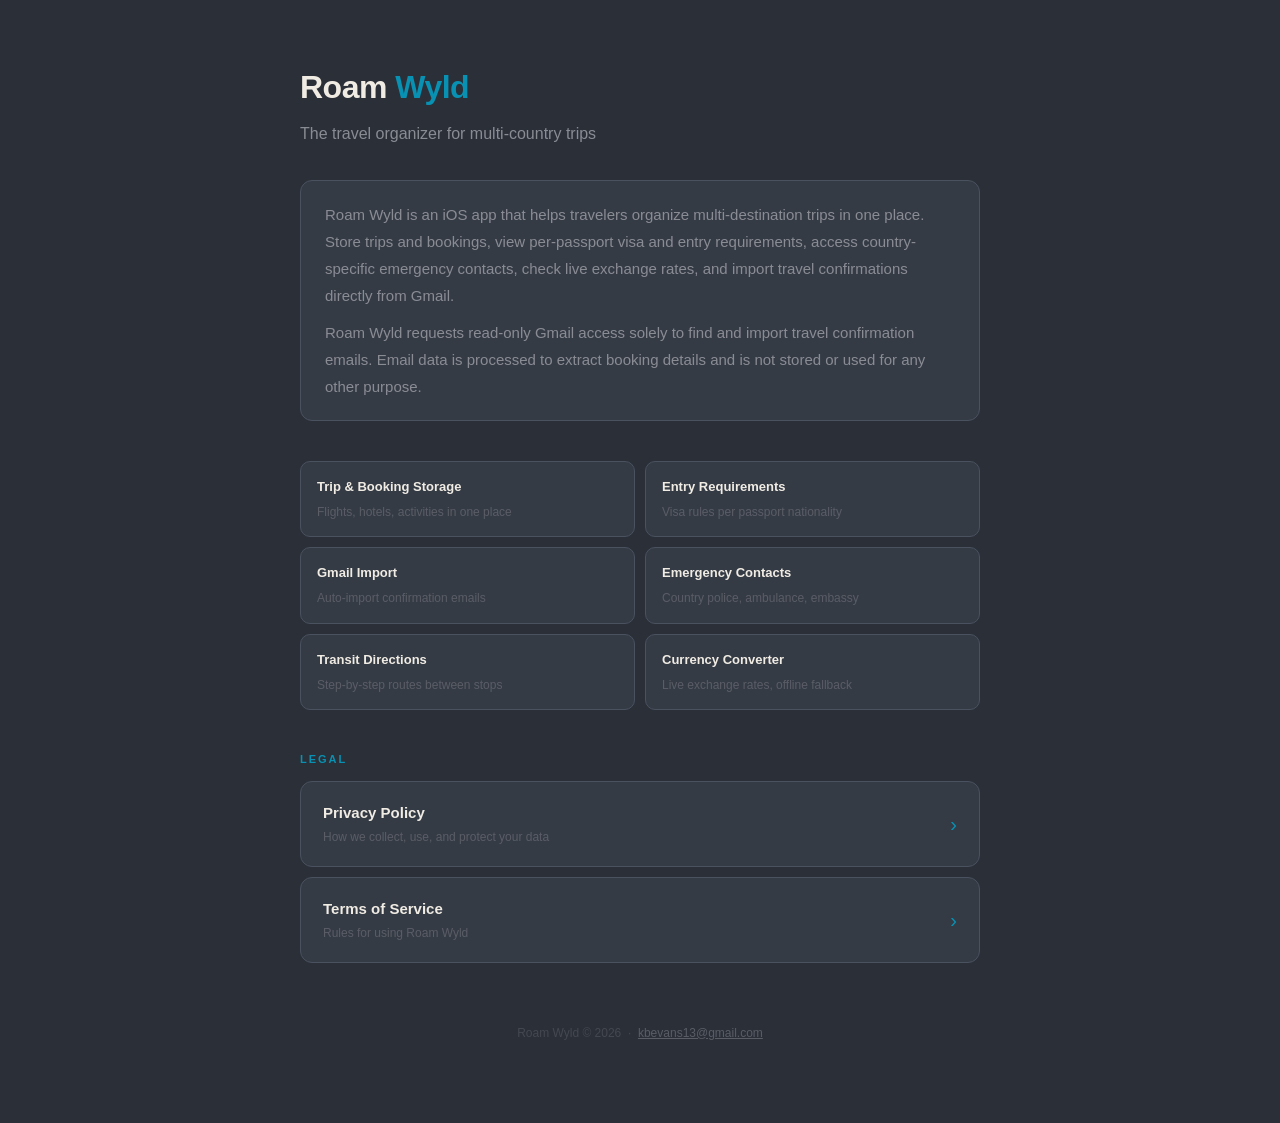
==== index.html @ 5f809a66 "Expand index.html: add app description, features, Gmail purpose statement" ====
<!DOCTYPE html>
<html lang="en">
<head>
  <meta charset="UTF-8">
  <meta name="viewport" content="width=device-width, initial-scale=1.0">
  <title>Roam Wyld</title>
  <meta name="description" content="Roam Wyld is a travel organization app for multi-country trips. Store trips, track bookings, view entry requirements, access emergency contacts, and import travel confirmations from email.">
  <style>
    *, *::before, *::after { box-sizing: border-box; margin: 0; padding: 0; }
    body {
      font-family: -apple-system, BlinkMacSystemFont, 'Segoe UI', Roboto, sans-serif;
      background: #2a2f38;
      color: #f0ece4;
      line-height: 1.7;
      padding: 0 16px 80px;
    }
    .container { max-width: 680px; margin: 0 auto; padding-top: 60px; }
    .wordmark { font-size: 32px; font-weight: 800; color: #f0ece4; letter-spacing: -0.5px; margin-bottom: 6px; }
    .wordmark span { color: #0891b2; }
    .tagline { font-size: 16px; color: #8a8c94; margin-bottom: 32px; }
    .description {
      font-size: 15px; color: #8a8c94; line-height: 1.8;
      background: #353b45; border: 1px solid #4a5260; border-radius: 12px;
      padding: 20px 24px; margin-bottom: 40px;
    }
    .description p { margin-bottom: 10px; }
    .description p:last-child { margin-bottom: 0; }
    .features { display: grid; grid-template-columns: 1fr 1fr; gap: 10px; margin-bottom: 40px; }
    .feature {
      background: #353b45; border: 1px solid #4a5260; border-radius: 10px;
      padding: 14px 16px;
    }
    .feature-title { font-size: 13px; font-weight: 700; color: #f0ece4; margin-bottom: 4px; }
    .feature-sub { font-size: 12px; color: #5a5d66; }
    h2 { font-size: 11px; font-weight: 700; color: #0891b2; text-transform: uppercase; letter-spacing: 2px; margin-bottom: 12px; }
    .links { display: flex; flex-direction: column; gap: 10px; }
    .link-card {
      background: #353b45; border: 1px solid #4a5260; border-radius: 12px;
      padding: 18px 22px; text-decoration: none;
      display: flex; justify-content: space-between; align-items: center;
    }
    .link-card:hover { border-color: #0891b2; }
    .link-title { font-size: 15px; font-weight: 600; color: #f0ece4; }
    .link-sub { font-size: 12px; color: #5a5d66; margin-top: 2px; }
    .arrow { font-size: 20px; color: #0891b2; }
    footer { margin-top: 60px; font-size: 12px; color: #454850; text-align: center; }
  </style>
</head>
<body>
  <div class="container">
    <div class="wordmark">Roam <span>Wyld</span></div>
    <p class="tagline">The travel organizer for multi-country trips</p>

    <div class="description">
      <p>Roam Wyld is an iOS app that helps travelers organize multi-destination trips in one place. Store trips and bookings, view per-passport visa and entry requirements, access country-specific emergency contacts, check live exchange rates, and import travel confirmations directly from Gmail.</p>
      <p>Roam Wyld requests read-only Gmail access solely to find and import travel confirmation emails. Email data is processed to extract booking details and is not stored or used for any other purpose.</p>
    </div>

    <div class="features">
      <div class="feature">
        <div class="feature-title">Trip & Booking Storage</div>
        <div class="feature-sub">Flights, hotels, activities in one place</div>
      </div>
      <div class="feature">
        <div class="feature-title">Entry Requirements</div>
        <div class="feature-sub">Visa rules per passport nationality</div>
      </div>
      <div class="feature">
        <div class="feature-title">Gmail Import</div>
        <div class="feature-sub">Auto-import confirmation emails</div>
      </div>
      <div class="feature">
        <div class="feature-title">Emergency Contacts</div>
        <div class="feature-sub">Country police, ambulance, embassy</div>
      </div>
      <div class="feature">
        <div class="feature-title">Transit Directions</div>
        <div class="feature-sub">Step-by-step routes between stops</div>
      </div>
      <div class="feature">
        <div class="feature-title">Currency Converter</div>
        <div class="feature-sub">Live exchange rates, offline fallback</div>
      </div>
    </div>

    <h2>Legal</h2>
    <div class="links">
      <a href="privacy.html" class="link-card">
        <div>
          <div class="link-title">Privacy Policy</div>
          <div class="link-sub">How we collect, use, and protect your data</div>
        </div>
        <span class="arrow">›</span>
      </a>
      <a href="terms.html" class="link-card">
        <div>
          <div class="link-title">Terms of Service</div>
          <div class="link-sub">Rules for using Roam Wyld</div>
        </div>
        <span class="arrow">›</span>
      </a>
    </div>

    <footer>Roam Wyld &copy; 2026 &nbsp;·&nbsp; <a href="mailto:kbevans13@gmail.com" style="color:#5a5d66;">kbevans13@gmail.com</a></footer>
  </div>
</body>
</html>
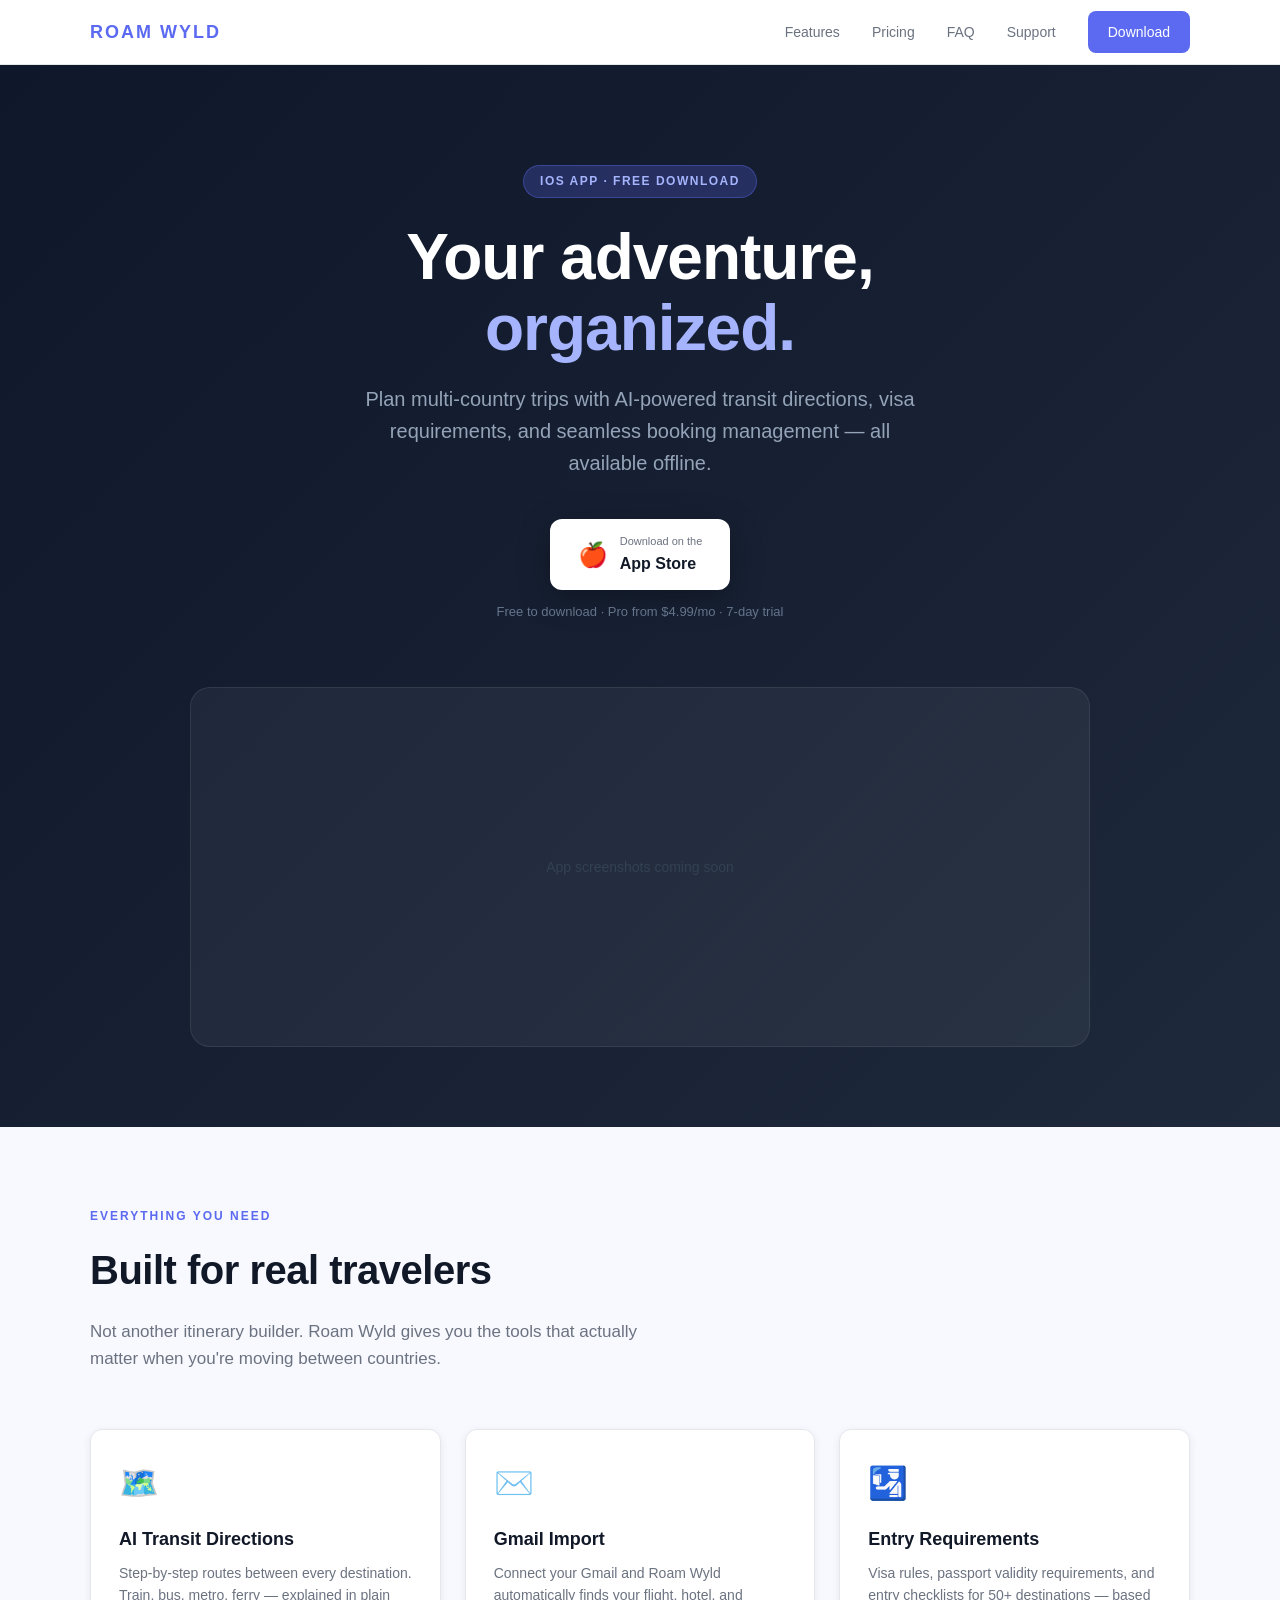
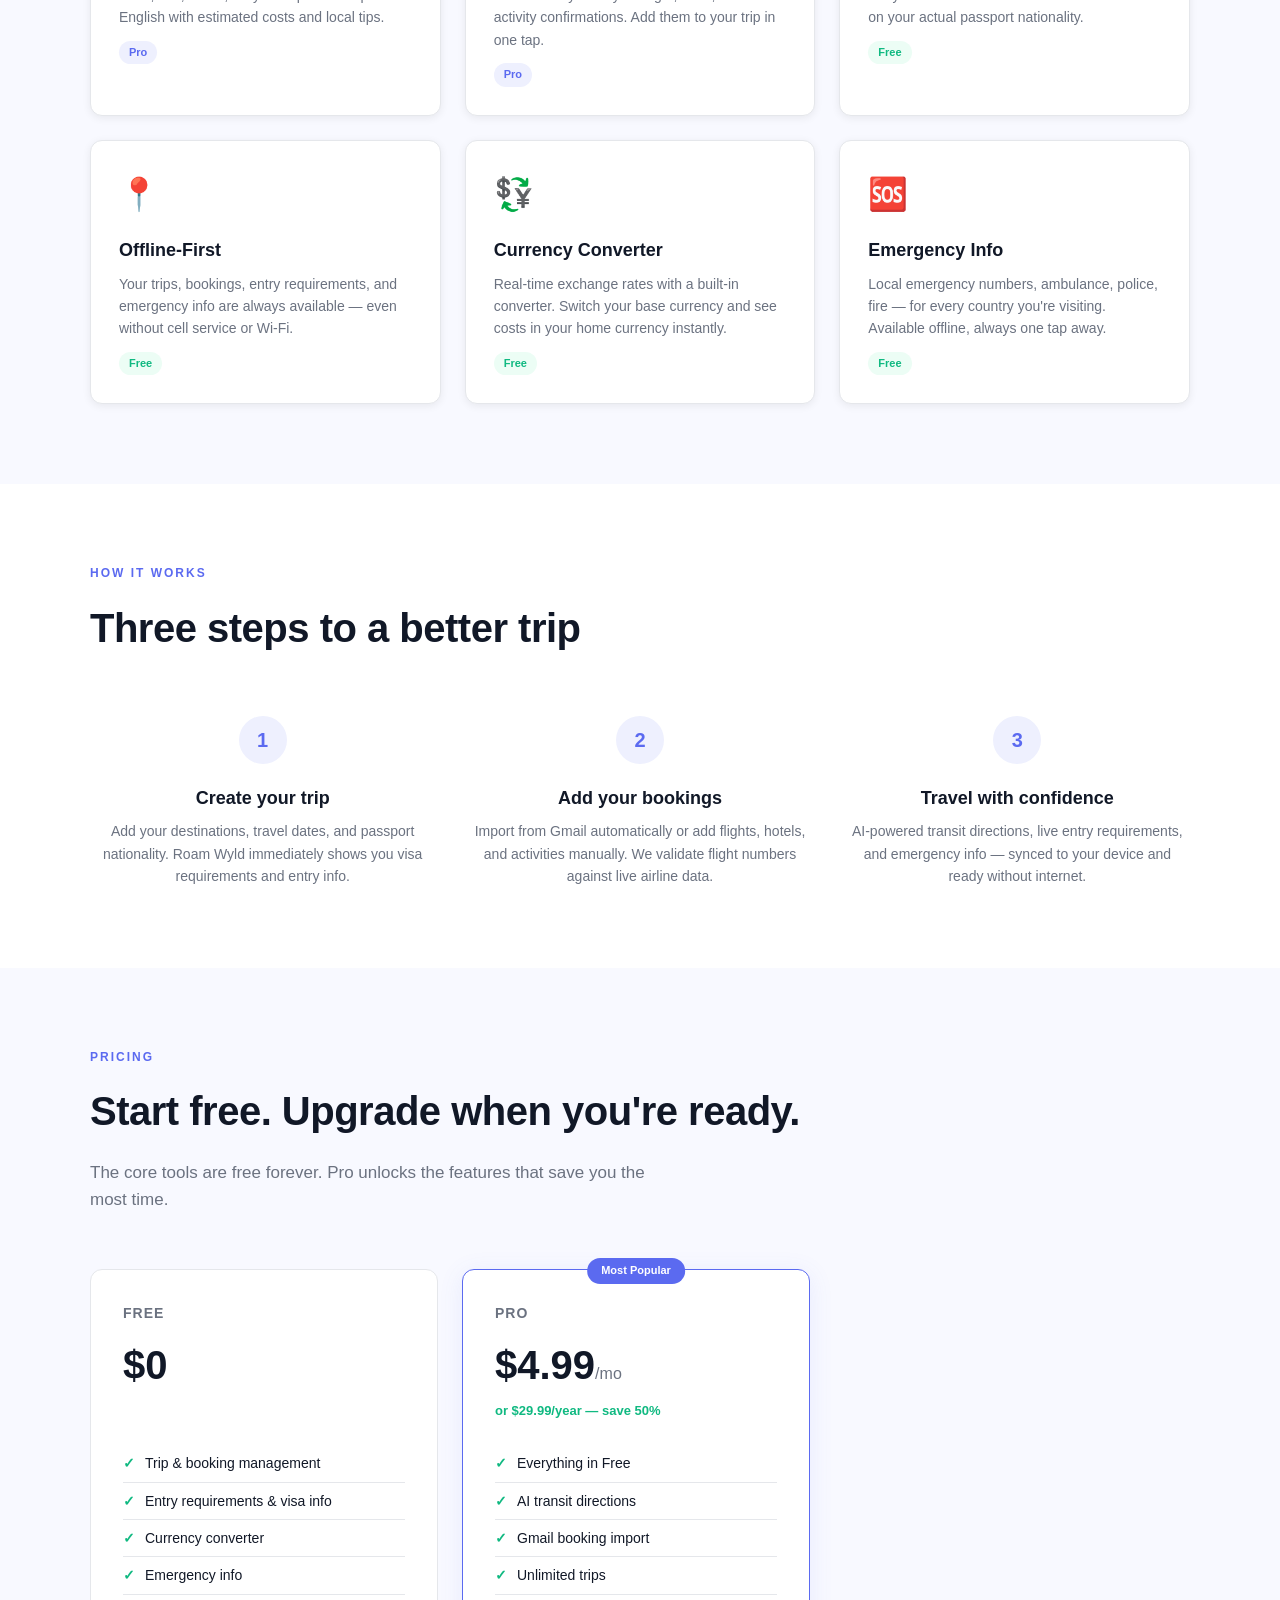
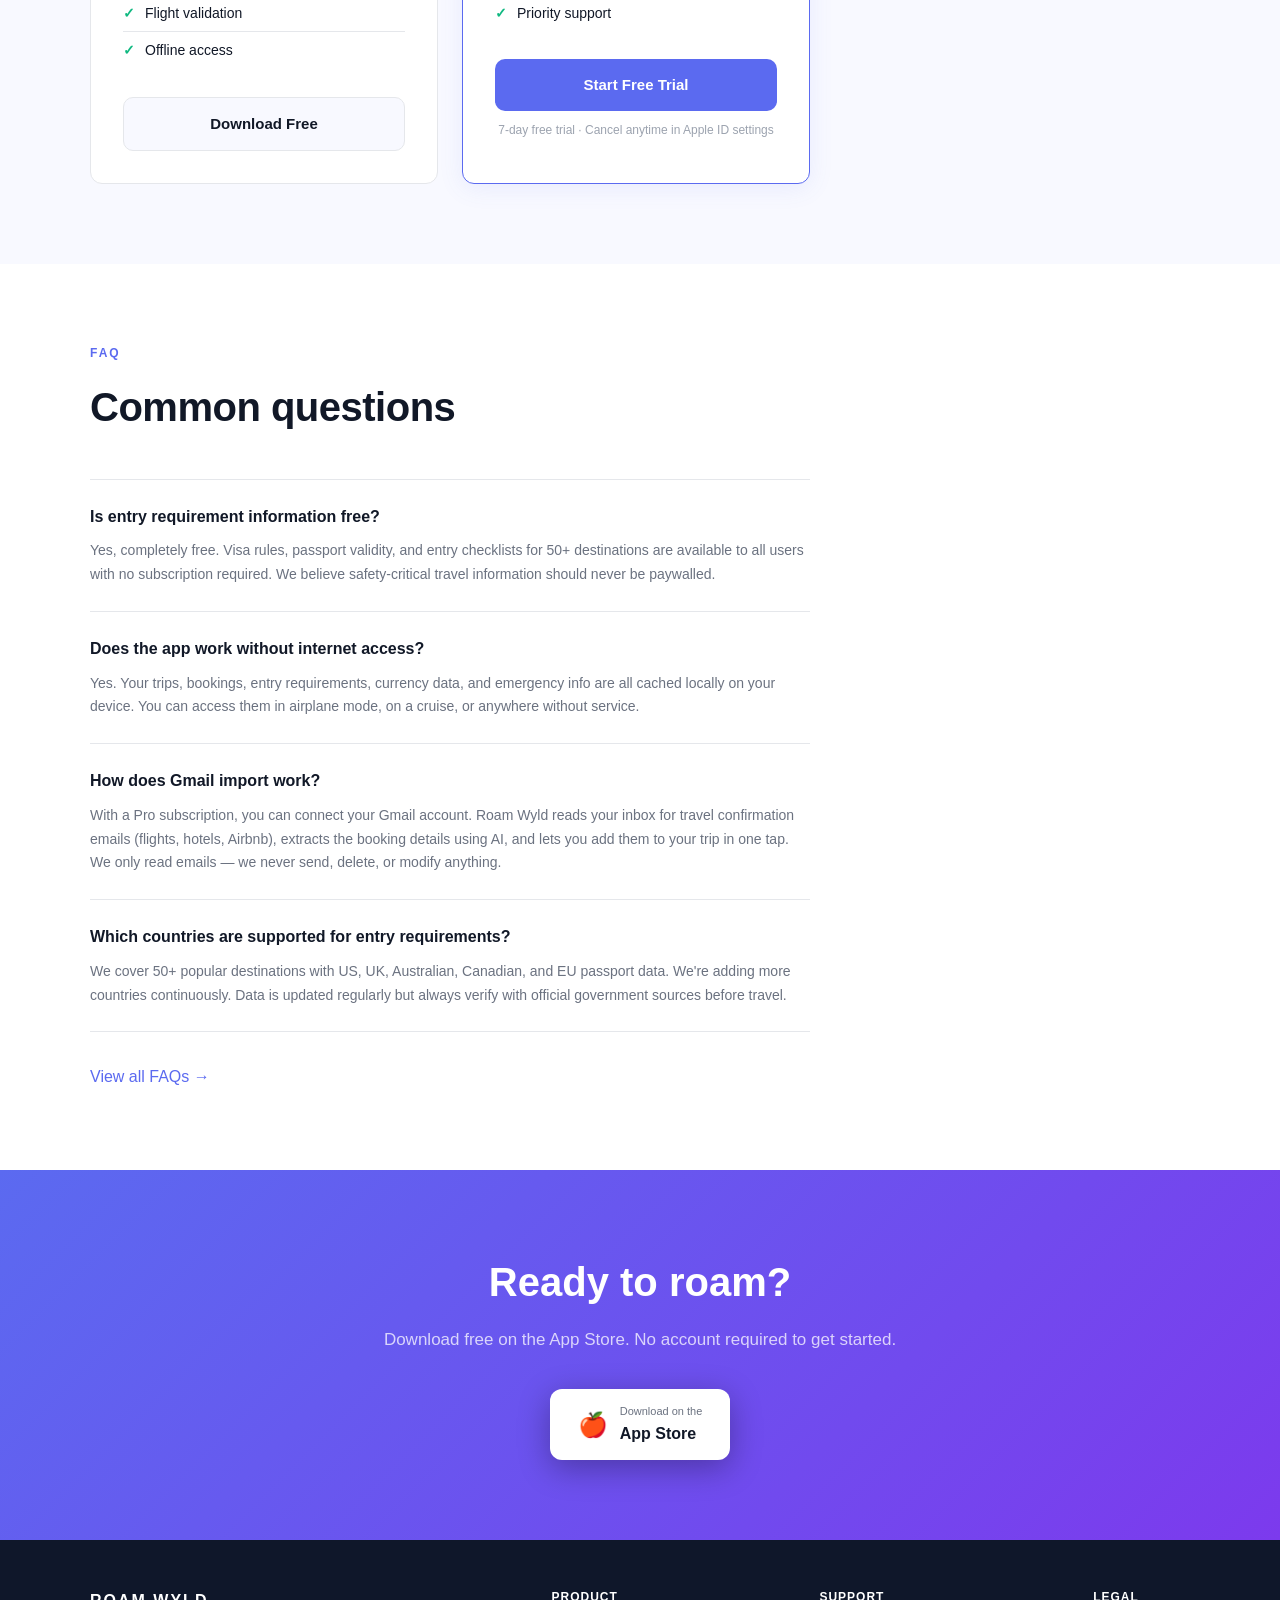
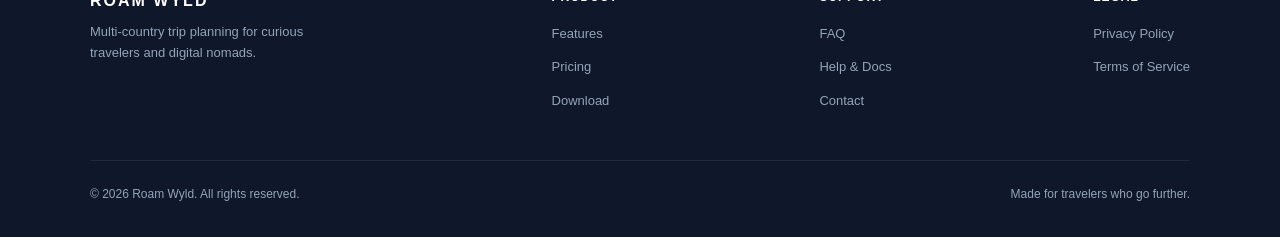
==== commit e8c6ba0e: "Add files via upload" ====
--- a/index.html
+++ b/index.html
@@ -1,107 +1,241 @@
 <!DOCTYPE html>
 <html lang="en">
 <head>
-  <meta charset="UTF-8">
-  <meta name="viewport" content="width=device-width, initial-scale=1.0">
-  <title>Roam Wyld</title>
-  <meta name="description" content="Roam Wyld is a travel organization app for multi-country trips. Store trips, track bookings, view entry requirements, access emergency contacts, and import travel confirmations from email.">
-  <style>
-    *, *::before, *::after { box-sizing: border-box; margin: 0; padding: 0; }
-    body {
-      font-family: -apple-system, BlinkMacSystemFont, 'Segoe UI', Roboto, sans-serif;
-      background: #2a2f38;
-      color: #f0ece4;
-      line-height: 1.7;
-      padding: 0 16px 80px;
-    }
-    .container { max-width: 680px; margin: 0 auto; padding-top: 60px; }
-    .wordmark { font-size: 32px; font-weight: 800; color: #f0ece4; letter-spacing: -0.5px; margin-bottom: 6px; }
-    .wordmark span { color: #0891b2; }
-    .tagline { font-size: 16px; color: #8a8c94; margin-bottom: 32px; }
-    .description {
-      font-size: 15px; color: #8a8c94; line-height: 1.8;
-      background: #353b45; border: 1px solid #4a5260; border-radius: 12px;
-      padding: 20px 24px; margin-bottom: 40px;
-    }
-    .description p { margin-bottom: 10px; }
-    .description p:last-child { margin-bottom: 0; }
-    .features { display: grid; grid-template-columns: 1fr 1fr; gap: 10px; margin-bottom: 40px; }
-    .feature {
-      background: #353b45; border: 1px solid #4a5260; border-radius: 10px;
-      padding: 14px 16px;
-    }
-    .feature-title { font-size: 13px; font-weight: 700; color: #f0ece4; margin-bottom: 4px; }
-    .feature-sub { font-size: 12px; color: #5a5d66; }
-    h2 { font-size: 11px; font-weight: 700; color: #0891b2; text-transform: uppercase; letter-spacing: 2px; margin-bottom: 12px; }
-    .links { display: flex; flex-direction: column; gap: 10px; }
-    .link-card {
-      background: #353b45; border: 1px solid #4a5260; border-radius: 12px;
-      padding: 18px 22px; text-decoration: none;
-      display: flex; justify-content: space-between; align-items: center;
-    }
-    .link-card:hover { border-color: #0891b2; }
-    .link-title { font-size: 15px; font-weight: 600; color: #f0ece4; }
-    .link-sub { font-size: 12px; color: #5a5d66; margin-top: 2px; }
-    .arrow { font-size: 20px; color: #0891b2; }
-    footer { margin-top: 60px; font-size: 12px; color: #454850; text-align: center; }
-  </style>
+  <meta charset="UTF-8" />
+  <meta name="viewport" content="width=device-width, initial-scale=1.0" />
+  <title>Roam Wyld — Your Adventure, Organized</title>
+  <meta name="description" content="Plan multi-country trips with AI-powered transit directions, visa requirements, Gmail booking import, and offline-first travel tools." />
+  <meta property="og:title" content="Roam Wyld — Your Adventure, Organized" />
+  <meta property="og:description" content="AI transit directions, visa requirements, Gmail import, and offline maps. Everything you need for your next adventure." />
+  <meta property="og:type" content="website" />
+  <meta property="og:url" content="https://roamwyld.app" />
+  <link rel="stylesheet" href="style.css" />
 </head>
 <body>
-  <div class="container">
-    <div class="wordmark">Roam <span>Wyld</span></div>
-    <p class="tagline">The travel organizer for multi-country trips</p>
-
-    <div class="description">
-      <p>Roam Wyld is an iOS app that helps travelers organize multi-destination trips in one place. Store trips and bookings, view per-passport visa and entry requirements, access country-specific emergency contacts, check live exchange rates, and import travel confirmations directly from Gmail.</p>
-      <p>Roam Wyld requests read-only Gmail access solely to find and import travel confirmation emails. Email data is processed to extract booking details and is not stored or used for any other purpose.</p>
-    </div>
-
-    <div class="features">
-      <div class="feature">
-        <div class="feature-title">Trip & Booking Storage</div>
-        <div class="feature-sub">Flights, hotels, activities in one place</div>
-      </div>
-      <div class="feature">
-        <div class="feature-title">Entry Requirements</div>
-        <div class="feature-sub">Visa rules per passport nationality</div>
-      </div>
-      <div class="feature">
-        <div class="feature-title">Gmail Import</div>
-        <div class="feature-sub">Auto-import confirmation emails</div>
-      </div>
-      <div class="feature">
-        <div class="feature-title">Emergency Contacts</div>
-        <div class="feature-sub">Country police, ambulance, embassy</div>
-      </div>
-      <div class="feature">
-        <div class="feature-title">Transit Directions</div>
-        <div class="feature-sub">Step-by-step routes between stops</div>
-      </div>
-      <div class="feature">
-        <div class="feature-title">Currency Converter</div>
-        <div class="feature-sub">Live exchange rates, offline fallback</div>
-      </div>
-    </div>
-
-    <h2>Legal</h2>
-    <div class="links">
-      <a href="privacy.html" class="link-card">
-        <div>
-          <div class="link-title">Privacy Policy</div>
-          <div class="link-sub">How we collect, use, and protect your data</div>
-        </div>
-        <span class="arrow">›</span>
-      </a>
-      <a href="terms.html" class="link-card">
-        <div>
-          <div class="link-title">Terms of Service</div>
-          <div class="link-sub">Rules for using Roam Wyld</div>
-        </div>
-        <span class="arrow">›</span>
-      </a>
-    </div>
-
-    <footer>Roam Wyld &copy; 2026 &nbsp;·&nbsp; <a href="mailto:kbevans13@gmail.com" style="color:#5a5d66;">kbevans13@gmail.com</a></footer>
-  </div>
+
+<nav>
+  <div class="nav-inner">
+    <a href="/" class="nav-logo">ROAM WYLD</a>
+    <div class="nav-links">
+      <a href="#features" class="nav-link-hide">Features</a>
+      <a href="#pricing" class="nav-link-hide">Pricing</a>
+      <a href="faq.html" class="nav-link-hide">FAQ</a>
+      <a href="support.html" class="nav-link-hide">Support</a>
+      <a href="#download" class="nav-cta">Download</a>
+    </div>
+  </div>
+</nav>
+
+<!-- HERO -->
+<section class="hero">
+  <div class="hero-badge">iOS App · Free Download</div>
+  <h1>Your adventure,<br><span>organized.</span></h1>
+  <p>Plan multi-country trips with AI-powered transit directions, visa requirements, and seamless booking management — all available offline.</p>
+  <div class="hero-actions">
+    <a href="#download" class="btn-appstore" id="download">
+      <span class="btn-appstore-icon">🍎</span>
+      <span class="btn-appstore-text">
+        <span class="btn-appstore-sub">Download on the</span>
+        App Store
+      </span>
+    </a>
+    <span class="hero-meta">Free to download · Pro from $4.99/mo · 7-day trial</span>
+  </div>
+  <div class="hero-screenshot">
+    <span class="hero-screenshot-placeholder">App screenshots coming soon</span>
+  </div>
+</section>
+
+<!-- FEATURES -->
+<section class="features-bg" id="features">
+  <div class="section-inner">
+    <p class="section-label">Everything you need</p>
+    <h2 class="section-title">Built for real travelers</h2>
+    <p class="section-sub">Not another itinerary builder. Roam Wyld gives you the tools that actually matter when you're moving between countries.</p>
+
+    <div class="features-grid">
+      <div class="feature-card">
+        <span class="feature-icon">🗺️</span>
+        <h3>AI Transit Directions</h3>
+        <p>Step-by-step routes between every destination. Train, bus, metro, ferry — explained in plain English with estimated costs and local tips.</p>
+        <span class="feature-badge badge-pro">Pro</span>
+      </div>
+      <div class="feature-card">
+        <span class="feature-icon">✉️</span>
+        <h3>Gmail Import</h3>
+        <p>Connect your Gmail and Roam Wyld automatically finds your flight, hotel, and activity confirmations. Add them to your trip in one tap.</p>
+        <span class="feature-badge badge-pro">Pro</span>
+      </div>
+      <div class="feature-card">
+        <span class="feature-icon">🛂</span>
+        <h3>Entry Requirements</h3>
+        <p>Visa rules, passport validity requirements, and entry checklists for 50+ destinations — based on your actual passport nationality.</p>
+        <span class="feature-badge badge-free">Free</span>
+      </div>
+      <div class="feature-card">
+        <span class="feature-icon">📍</span>
+        <h3>Offline-First</h3>
+        <p>Your trips, bookings, entry requirements, and emergency info are always available — even without cell service or Wi-Fi.</p>
+        <span class="feature-badge badge-free">Free</span>
+      </div>
+      <div class="feature-card">
+        <span class="feature-icon">💱</span>
+        <h3>Currency Converter</h3>
+        <p>Real-time exchange rates with a built-in converter. Switch your base currency and see costs in your home currency instantly.</p>
+        <span class="feature-badge badge-free">Free</span>
+      </div>
+      <div class="feature-card">
+        <span class="feature-icon">🆘</span>
+        <h3>Emergency Info</h3>
+        <p>Local emergency numbers, ambulance, police, fire — for every country you're visiting. Available offline, always one tap away.</p>
+        <span class="feature-badge badge-free">Free</span>
+      </div>
+    </div>
+  </div>
+</section>
+
+<!-- HOW IT WORKS -->
+<section>
+  <div class="section-inner">
+    <p class="section-label">How it works</p>
+    <h2 class="section-title">Three steps to a better trip</h2>
+    <div class="steps">
+      <div class="step">
+        <div class="step-number">1</div>
+        <h3>Create your trip</h3>
+        <p>Add your destinations, travel dates, and passport nationality. Roam Wyld immediately shows you visa requirements and entry info.</p>
+      </div>
+      <div class="step">
+        <div class="step-number">2</div>
+        <h3>Add your bookings</h3>
+        <p>Import from Gmail automatically or add flights, hotels, and activities manually. We validate flight numbers against live airline data.</p>
+      </div>
+      <div class="step">
+        <div class="step-number">3</div>
+        <h3>Travel with confidence</h3>
+        <p>AI-powered transit directions, live entry requirements, and emergency info — synced to your device and ready without internet.</p>
+      </div>
+    </div>
+  </div>
+</section>
+
+<!-- PRICING -->
+<section class="pricing-bg" id="pricing">
+  <div class="section-inner">
+    <p class="section-label">Pricing</p>
+    <h2 class="section-title">Start free. Upgrade when you're ready.</h2>
+    <p class="section-sub">The core tools are free forever. Pro unlocks the features that save you the most time.</p>
+    <div class="pricing-grid">
+      <div class="pricing-card">
+        <div class="pricing-name">Free</div>
+        <div class="pricing-price">$0</div>
+        <div class="pricing-annual">&nbsp;</div>
+        <ul class="pricing-features">
+          <li><span class="check">✓</span> Trip & booking management</li>
+          <li><span class="check">✓</span> Entry requirements & visa info</li>
+          <li><span class="check">✓</span> Currency converter</li>
+          <li><span class="check">✓</span> Emergency info</li>
+          <li><span class="check">✓</span> Flight validation</li>
+          <li><span class="check">✓</span> Offline access</li>
+        </ul>
+        <a href="#download" class="pricing-btn pricing-btn-secondary">Download Free</a>
+      </div>
+      <div class="pricing-card featured">
+        <div class="pricing-badge">Most Popular</div>
+        <div class="pricing-name">Pro</div>
+        <div class="pricing-price">$4.99<span>/mo</span></div>
+        <div class="pricing-annual">or $29.99/year — save 50%</div>
+        <ul class="pricing-features">
+          <li><span class="check">✓</span> Everything in Free</li>
+          <li><span class="check">✓</span> AI transit directions</li>
+          <li><span class="check">✓</span> Gmail booking import</li>
+          <li><span class="check">✓</span> Unlimited trips</li>
+          <li><span class="check">✓</span> Priority support</li>
+        </ul>
+        <a href="#download" class="pricing-btn pricing-btn-primary">Start Free Trial</a>
+        <p class="pricing-trial">7-day free trial · Cancel anytime in Apple ID settings</p>
+      </div>
+    </div>
+  </div>
+</section>
+
+<!-- FAQ PREVIEW -->
+<section>
+  <div class="section-inner">
+    <p class="section-label">FAQ</p>
+    <h2 class="section-title">Common questions</h2>
+    <div class="faq-list">
+      <div class="faq-item">
+        <p class="faq-q">Is entry requirement information free?</p>
+        <p class="faq-a">Yes, completely free. Visa rules, passport validity, and entry checklists for 50+ destinations are available to all users with no subscription required. We believe safety-critical travel information should never be paywalled.</p>
+      </div>
+      <div class="faq-item">
+        <p class="faq-q">Does the app work without internet access?</p>
+        <p class="faq-a">Yes. Your trips, bookings, entry requirements, currency data, and emergency info are all cached locally on your device. You can access them in airplane mode, on a cruise, or anywhere without service.</p>
+      </div>
+      <div class="faq-item">
+        <p class="faq-q">How does Gmail import work?</p>
+        <p class="faq-a">With a Pro subscription, you can connect your Gmail account. Roam Wyld reads your inbox for travel confirmation emails (flights, hotels, Airbnb), extracts the booking details using AI, and lets you add them to your trip in one tap. We only read emails — we never send, delete, or modify anything.</p>
+      </div>
+      <div class="faq-item">
+        <p class="faq-q">Which countries are supported for entry requirements?</p>
+        <p class="faq-a">We cover 50+ popular destinations with US, UK, Australian, Canadian, and EU passport data. We're adding more countries continuously. Data is updated regularly but always verify with official government sources before travel.</p>
+      </div>
+    </div>
+    <p style="margin-top:32px;"><a href="faq.html">View all FAQs →</a></p>
+  </div>
+</section>
+
+<!-- CTA -->
+<div class="cta-band">
+  <h2>Ready to roam?</h2>
+  <p>Download free on the App Store. No account required to get started.</p>
+  <a href="#download" class="btn-appstore" style="display:inline-flex;">
+    <span class="btn-appstore-icon">🍎</span>
+    <span class="btn-appstore-text">
+      <span class="btn-appstore-sub">Download on the</span>
+      App Store
+    </span>
+  </a>
+</div>
+
+<footer>
+  <div class="footer-inner">
+    <div class="footer-top">
+      <div class="footer-brand">
+        <div class="logo">ROAM WYLD</div>
+        <p>Multi-country trip planning for curious travelers and digital nomads.</p>
+      </div>
+      <div class="footer-links">
+        <h4>Product</h4>
+        <ul>
+          <li><a href="#features">Features</a></li>
+          <li><a href="#pricing">Pricing</a></li>
+          <li><a href="#download">Download</a></li>
+        </ul>
+      </div>
+      <div class="footer-links">
+        <h4>Support</h4>
+        <ul>
+          <li><a href="faq.html">FAQ</a></li>
+          <li><a href="support.html">Help & Docs</a></li>
+          <li><a href="mailto:support@roamwyld.app">Contact</a></li>
+        </ul>
+      </div>
+      <div class="footer-links">
+        <h4>Legal</h4>
+        <ul>
+          <li><a href="privacy.html">Privacy Policy</a></li>
+          <li><a href="terms.html">Terms of Service</a></li>
+        </ul>
+      </div>
+    </div>
+    <div class="footer-bottom">
+      <span>© 2026 Roam Wyld. All rights reserved.</span>
+      <span>Made for travelers who go further.</span>
+    </div>
+  </div>
+</footer>
+
 </body>
 </html>
--- a/style.css
+++ b/style.css
@@ -0,0 +1,219 @@
+*, *::before, *::after { box-sizing: border-box; margin: 0; padding: 0; }
+
+:root {
+  --primary: #5B6AF0;
+  --primary-dark: #4A56D4;
+  --primary-light: #EEF0FE;
+  --hero: #0F172A;
+  --hero2: #1E293B;
+  --bg: #FFFFFF;
+  --bg-alt: #F8F9FF;
+  --text: #111827;
+  --text-muted: #6B7280;
+  --text-light: #9CA3AF;
+  --border: #E5E7EB;
+  --success: #10B981;
+  --success-bg: #ECFDF5;
+  --radius: 12px;
+  --shadow: 0 4px 24px rgba(91,106,240,0.10);
+  --shadow-sm: 0 2px 8px rgba(0,0,0,0.07);
+}
+
+html { scroll-behavior: smooth; }
+body { font-family: -apple-system, BlinkMacSystemFont, 'Segoe UI', Roboto, sans-serif; color: var(--text); background: var(--bg); line-height: 1.6; }
+
+a { color: var(--primary); text-decoration: none; }
+a:hover { text-decoration: underline; }
+
+/* NAV */
+nav {
+  position: sticky; top: 0; z-index: 100;
+  background: rgba(255,255,255,0.95); backdrop-filter: blur(12px);
+  border-bottom: 1px solid var(--border);
+  padding: 0 24px;
+}
+.nav-inner {
+  max-width: 1100px; margin: 0 auto;
+  display: flex; align-items: center; justify-content: space-between;
+  height: 64px;
+}
+.nav-logo { font-weight: 800; font-size: 18px; letter-spacing: 2px; color: var(--primary); text-decoration: none; }
+.nav-links { display: flex; gap: 32px; align-items: center; }
+.nav-links a { font-size: 14px; font-weight: 500; color: var(--text-muted); text-decoration: none; }
+.nav-links a:hover { color: var(--text); }
+.nav-cta {
+  background: var(--primary); color: #fff !important;
+  padding: 10px 20px; border-radius: 8px; font-weight: 600;
+}
+.nav-cta:hover { background: var(--primary-dark); text-decoration: none !important; }
+
+/* HERO */
+.hero {
+  background: linear-gradient(135deg, var(--hero) 0%, var(--hero2) 100%);
+  color: #fff; text-align: center; padding: 100px 24px 80px;
+}
+.hero-badge {
+  display: inline-block; background: rgba(91,106,240,0.25); color: #a5b4fc;
+  font-size: 12px; font-weight: 700; letter-spacing: 1.5px; text-transform: uppercase;
+  padding: 6px 16px; border-radius: 20px; margin-bottom: 24px;
+  border: 1px solid rgba(91,106,240,0.4);
+}
+.hero h1 { font-size: clamp(36px, 6vw, 64px); font-weight: 800; line-height: 1.1; margin-bottom: 20px; letter-spacing: -1px; }
+.hero h1 span { color: #a5b4fc; }
+.hero p { font-size: clamp(16px, 2.5vw, 20px); color: #94A3B8; max-width: 560px; margin: 0 auto 40px; }
+.hero-actions { display: flex; flex-direction: column; align-items: center; gap: 12px; }
+.btn-appstore {
+  display: inline-flex; align-items: center; gap: 12px;
+  background: #fff; color: var(--text) !important; text-decoration: none !important;
+  padding: 14px 28px; border-radius: var(--radius); font-weight: 700; font-size: 16px;
+  box-shadow: 0 8px 32px rgba(0,0,0,0.3); transition: transform 0.15s, box-shadow 0.15s;
+}
+.btn-appstore:hover { transform: translateY(-2px); box-shadow: 0 12px 40px rgba(0,0,0,0.4); }
+.btn-appstore-icon { font-size: 24px; line-height: 1; }
+.btn-appstore-text { display: flex; flex-direction: column; text-align: left; }
+.btn-appstore-sub { font-size: 11px; font-weight: 400; color: var(--text-muted); }
+.hero-meta { font-size: 13px; color: #64748B; }
+.hero-screenshot {
+  max-width: 900px; margin: 64px auto 0;
+  background: rgba(255,255,255,0.05); border-radius: 20px;
+  border: 1px solid rgba(255,255,255,0.08);
+  height: 360px; display: flex; align-items: center; justify-content: center;
+}
+.hero-screenshot-placeholder { color: #334155; font-size: 14px; font-weight: 500; }
+
+/* SECTIONS */
+section { padding: 80px 24px; }
+.section-inner { max-width: 1100px; margin: 0 auto; }
+.section-label { font-size: 12px; font-weight: 700; letter-spacing: 2px; text-transform: uppercase; color: var(--primary); margin-bottom: 12px; }
+.section-title { font-size: clamp(28px, 4vw, 40px); font-weight: 800; letter-spacing: -0.5px; margin-bottom: 16px; }
+.section-sub { font-size: 17px; color: var(--text-muted); max-width: 560px; margin-bottom: 56px; }
+
+/* FEATURES */
+.features-bg { background: var(--bg-alt); }
+.features-grid { display: grid; grid-template-columns: repeat(auto-fit, minmax(300px, 1fr)); gap: 24px; }
+.feature-card {
+  background: var(--bg); border-radius: var(--radius); padding: 28px;
+  border: 1px solid var(--border); box-shadow: var(--shadow-sm);
+  transition: box-shadow 0.2s, transform 0.2s;
+}
+.feature-card:hover { box-shadow: var(--shadow); transform: translateY(-2px); }
+.feature-icon { font-size: 32px; margin-bottom: 16px; display: block; }
+.feature-card h3 { font-size: 18px; font-weight: 700; margin-bottom: 8px; }
+.feature-card p { font-size: 14px; color: var(--text-muted); line-height: 1.6; }
+.feature-badge {
+  display: inline-block; font-size: 11px; font-weight: 700;
+  padding: 3px 10px; border-radius: 20px; margin-top: 12px;
+}
+.badge-free { background: var(--success-bg); color: var(--success); }
+.badge-pro { background: var(--primary-light); color: var(--primary); }
+
+/* HOW IT WORKS */
+.steps { display: grid; grid-template-columns: repeat(auto-fit, minmax(240px, 1fr)); gap: 32px; margin-top: 56px; }
+.step { text-align: center; }
+.step-number {
+  width: 48px; height: 48px; border-radius: 50%;
+  background: var(--primary-light); color: var(--primary);
+  font-weight: 800; font-size: 20px;
+  display: flex; align-items: center; justify-content: center;
+  margin: 0 auto 20px;
+}
+.step h3 { font-size: 18px; font-weight: 700; margin-bottom: 8px; }
+.step p { font-size: 14px; color: var(--text-muted); }
+
+/* PRICING */
+.pricing-bg { background: var(--bg-alt); }
+.pricing-grid { display: grid; grid-template-columns: repeat(auto-fit, minmax(300px, 1fr)); gap: 24px; max-width: 720px; }
+.pricing-card {
+  background: var(--bg); border-radius: var(--radius);
+  padding: 32px; border: 1px solid var(--border);
+}
+.pricing-card.featured {
+  border-color: var(--primary); box-shadow: var(--shadow);
+  position: relative;
+}
+.pricing-badge {
+  position: absolute; top: -12px; left: 50%; transform: translateX(-50%);
+  background: var(--primary); color: #fff;
+  font-size: 11px; font-weight: 700; padding: 4px 14px; border-radius: 20px; white-space: nowrap;
+}
+.pricing-name { font-size: 14px; font-weight: 700; color: var(--text-muted); text-transform: uppercase; letter-spacing: 1px; margin-bottom: 8px; }
+.pricing-price { font-size: 40px; font-weight: 800; margin-bottom: 4px; }
+.pricing-price span { font-size: 16px; font-weight: 400; color: var(--text-muted); }
+.pricing-annual { font-size: 13px; color: var(--success); font-weight: 600; margin-bottom: 24px; }
+.pricing-features { list-style: none; margin-bottom: 28px; }
+.pricing-features li { display: flex; align-items: flex-start; gap: 10px; font-size: 14px; padding: 7px 0; border-bottom: 1px solid var(--border); }
+.pricing-features li:last-child { border-bottom: none; }
+.check { color: var(--success); font-weight: 700; flex-shrink: 0; }
+.pricing-btn {
+  display: block; text-align: center; padding: 14px;
+  border-radius: 10px; font-weight: 700; font-size: 15px;
+  text-decoration: none !important; transition: opacity 0.15s;
+}
+.pricing-btn-primary { background: var(--primary); color: #fff !important; }
+.pricing-btn-primary:hover { opacity: 0.9; }
+.pricing-btn-secondary { background: var(--bg-alt); color: var(--text) !important; border: 1px solid var(--border); }
+.pricing-trial { font-size: 12px; color: var(--text-light); text-align: center; margin-top: 10px; }
+
+/* FAQ PREVIEW */
+.faq-list { max-width: 720px; margin-top: 40px; }
+.faq-item { border-bottom: 1px solid var(--border); padding: 24px 0; }
+.faq-item:first-child { border-top: 1px solid var(--border); }
+.faq-q { font-size: 16px; font-weight: 700; margin-bottom: 10px; }
+.faq-a { font-size: 14px; color: var(--text-muted); line-height: 1.7; }
+
+/* CTA BAND */
+.cta-band {
+  background: linear-gradient(135deg, var(--primary) 0%, #7C3AED 100%);
+  text-align: center; padding: 80px 24px; color: #fff;
+}
+.cta-band h2 { font-size: clamp(28px, 4vw, 40px); font-weight: 800; margin-bottom: 12px; }
+.cta-band p { font-size: 17px; color: rgba(255,255,255,0.75); margin-bottom: 36px; }
+
+/* FOOTER */
+footer {
+  background: var(--hero); color: #94A3B8;
+  padding: 48px 24px 32px;
+}
+.footer-inner { max-width: 1100px; margin: 0 auto; }
+.footer-top { display: flex; justify-content: space-between; align-items: flex-start; flex-wrap: wrap; gap: 32px; margin-bottom: 40px; }
+.footer-brand .logo { font-weight: 800; letter-spacing: 2px; font-size: 16px; color: #fff; }
+.footer-brand p { font-size: 13px; margin-top: 8px; max-width: 260px; }
+.footer-links h4 { font-size: 12px; font-weight: 700; text-transform: uppercase; letter-spacing: 1px; color: #fff; margin-bottom: 12px; }
+.footer-links ul { list-style: none; }
+.footer-links ul li { margin-bottom: 8px; }
+.footer-links ul a { font-size: 13px; color: #94A3B8; text-decoration: none; }
+.footer-links ul a:hover { color: #fff; }
+.footer-bottom { border-top: 1px solid rgba(255,255,255,0.08); padding-top: 24px; display: flex; justify-content: space-between; flex-wrap: wrap; gap: 12px; font-size: 12px; }
+
+/* PAGE HERO */
+.page-hero { background: var(--bg-alt); padding: 64px 24px 48px; border-bottom: 1px solid var(--border); text-align: center; }
+.page-hero h1 { font-size: clamp(28px, 4vw, 44px); font-weight: 800; letter-spacing: -0.5px; margin-bottom: 12px; }
+.page-hero p { font-size: 17px; color: var(--text-muted); max-width: 480px; margin: 0 auto; }
+
+/* SUPPORT DOCS */
+.doc-grid { display: grid; grid-template-columns: repeat(auto-fit, minmax(280px, 1fr)); gap: 20px; margin-bottom: 60px; }
+.doc-card { border: 1px solid var(--border); border-radius: var(--radius); padding: 24px; background: var(--bg); }
+.doc-card h3 { font-size: 17px; font-weight: 700; margin-bottom: 8px; }
+.doc-card p { font-size: 13px; color: var(--text-muted); }
+.doc-section { margin-bottom: 48px; }
+.doc-section h2 { font-size: 22px; font-weight: 700; margin-bottom: 20px; padding-bottom: 12px; border-bottom: 2px solid var(--primary-light); }
+.doc-step { display: flex; gap: 16px; margin-bottom: 16px; }
+.doc-step-num { width: 28px; height: 28px; border-radius: 50%; background: var(--primary); color: #fff; font-size: 13px; font-weight: 700; display: flex; align-items: center; justify-content: center; flex-shrink: 0; margin-top: 2px; }
+.doc-step-body h4 { font-size: 15px; font-weight: 700; margin-bottom: 4px; }
+.doc-step-body p { font-size: 14px; color: var(--text-muted); }
+.callout { background: var(--primary-light); border-left: 4px solid var(--primary); border-radius: 0 var(--radius) var(--radius) 0; padding: 16px 20px; margin: 16px 0; }
+.callout p { font-size: 14px; color: var(--primary-dark); margin: 0; }
+.callout strong { color: var(--primary-dark); }
+
+/* CONTACT */
+.contact-box { background: var(--bg-alt); border: 1px solid var(--border); border-radius: var(--radius); padding: 32px; max-width: 480px; margin-top: 32px; }
+.contact-box h3 { font-size: 20px; font-weight: 700; margin-bottom: 8px; }
+.contact-box p { font-size: 14px; color: var(--text-muted); margin-bottom: 20px; }
+.contact-email { display: inline-block; background: var(--primary); color: #fff; padding: 12px 24px; border-radius: 8px; font-weight: 600; font-size: 15px; text-decoration: none; }
+.contact-email:hover { background: var(--primary-dark); text-decoration: none; }
+
+@media (max-width: 640px) {
+  .nav-links .nav-link-hide { display: none; }
+  .footer-top { flex-direction: column; }
+  .pricing-grid { grid-template-columns: 1fr; }
+}
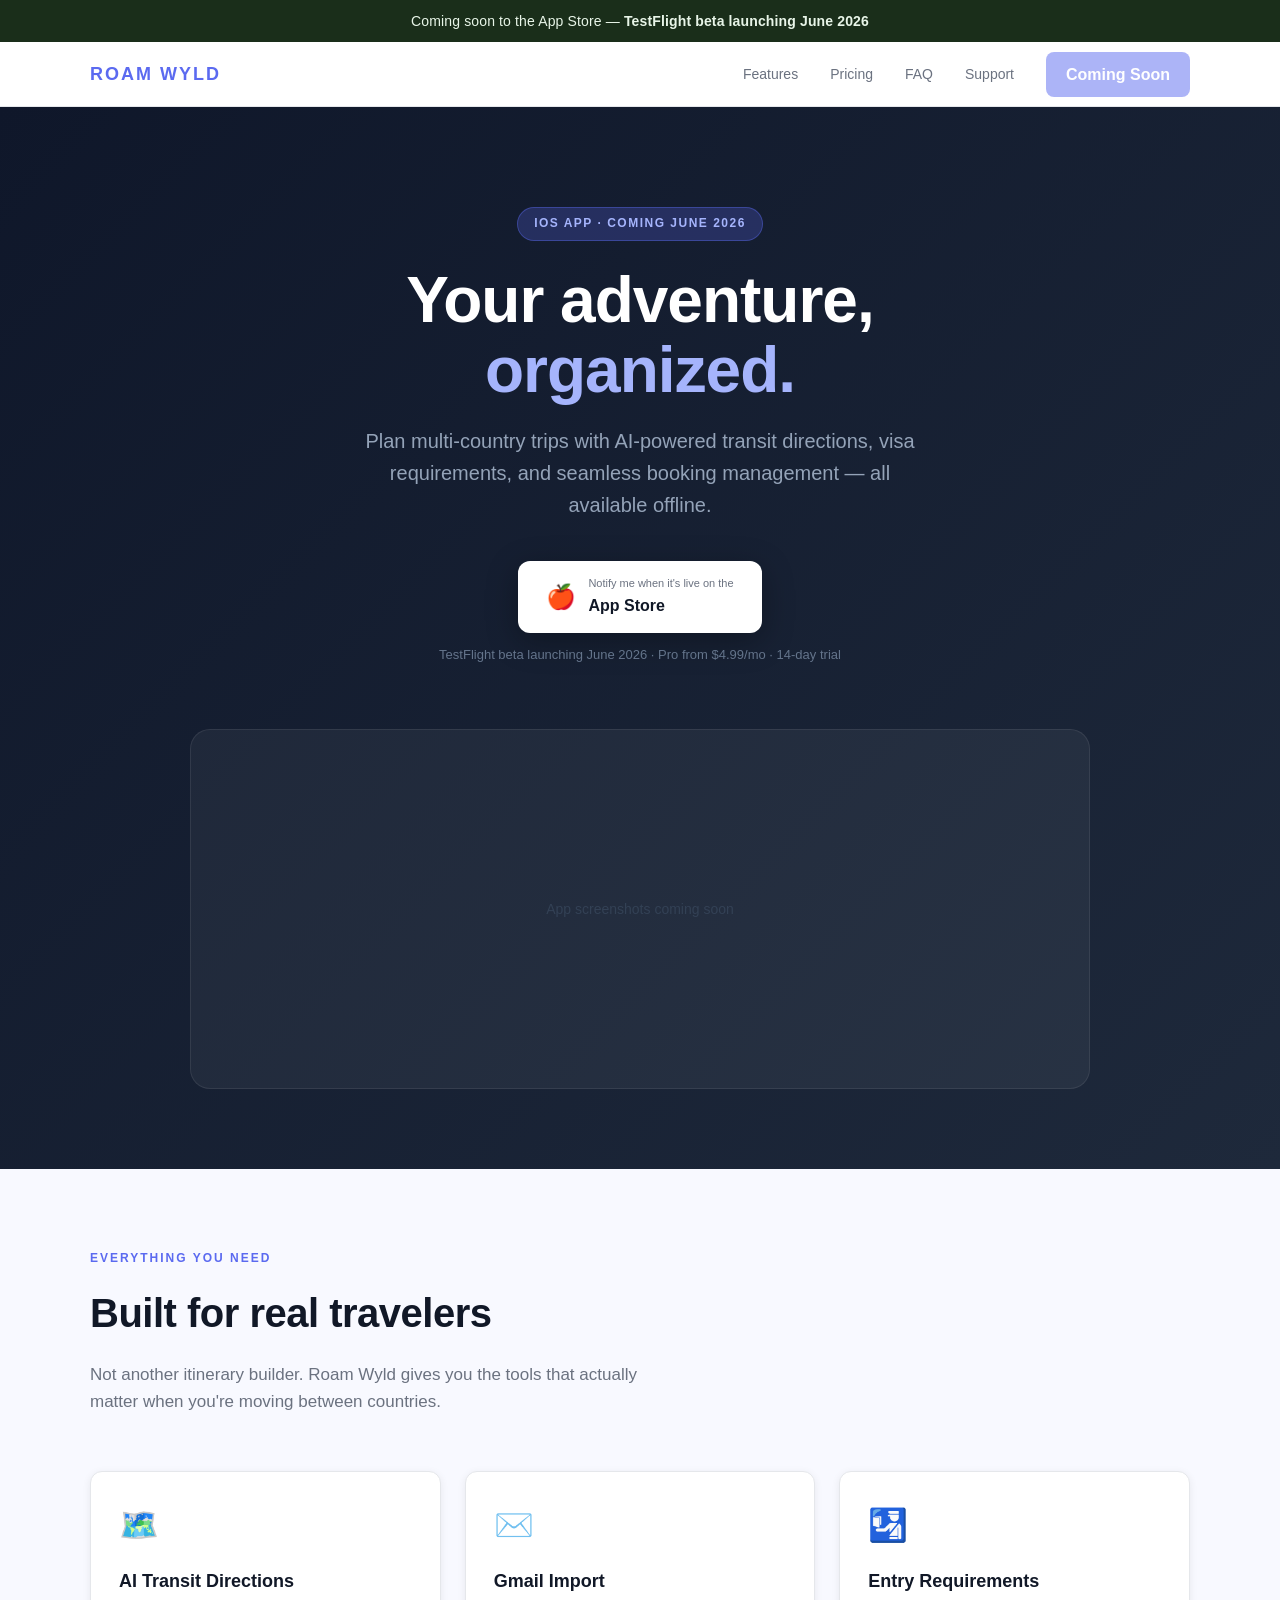
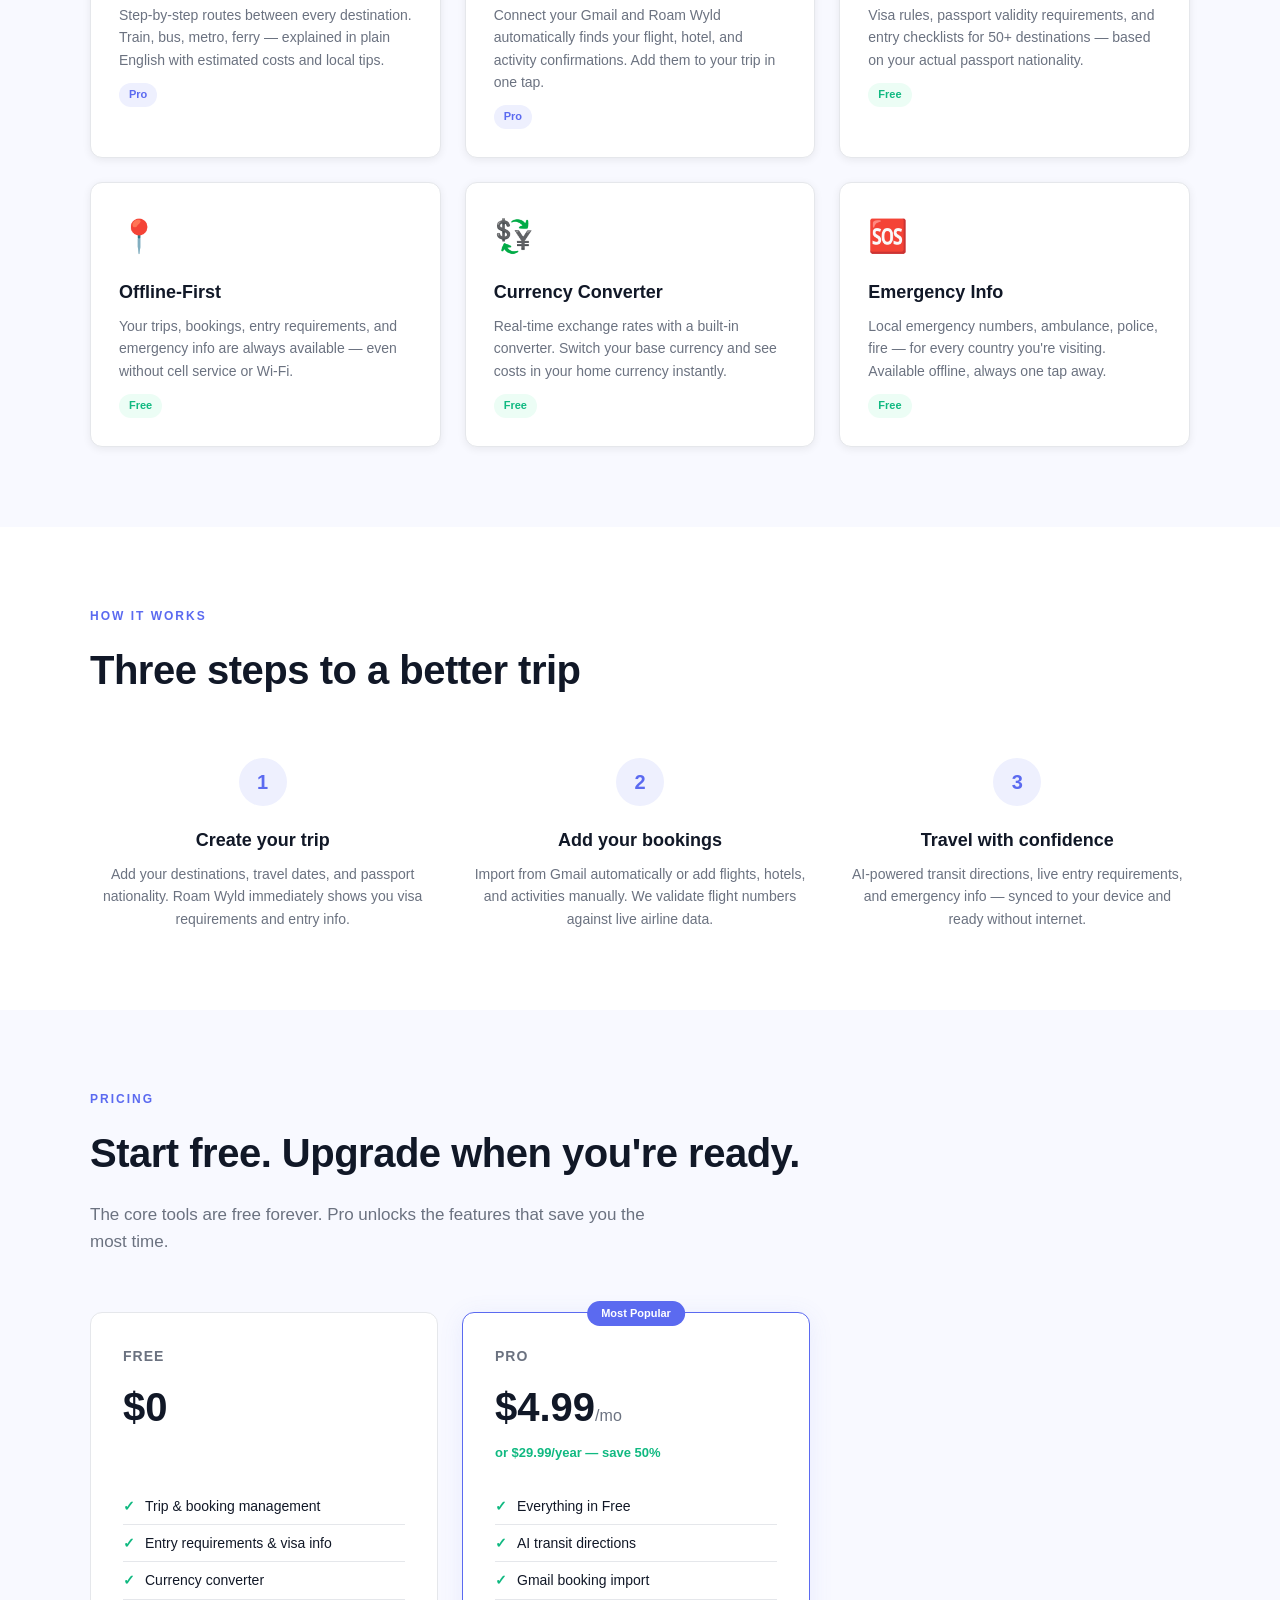
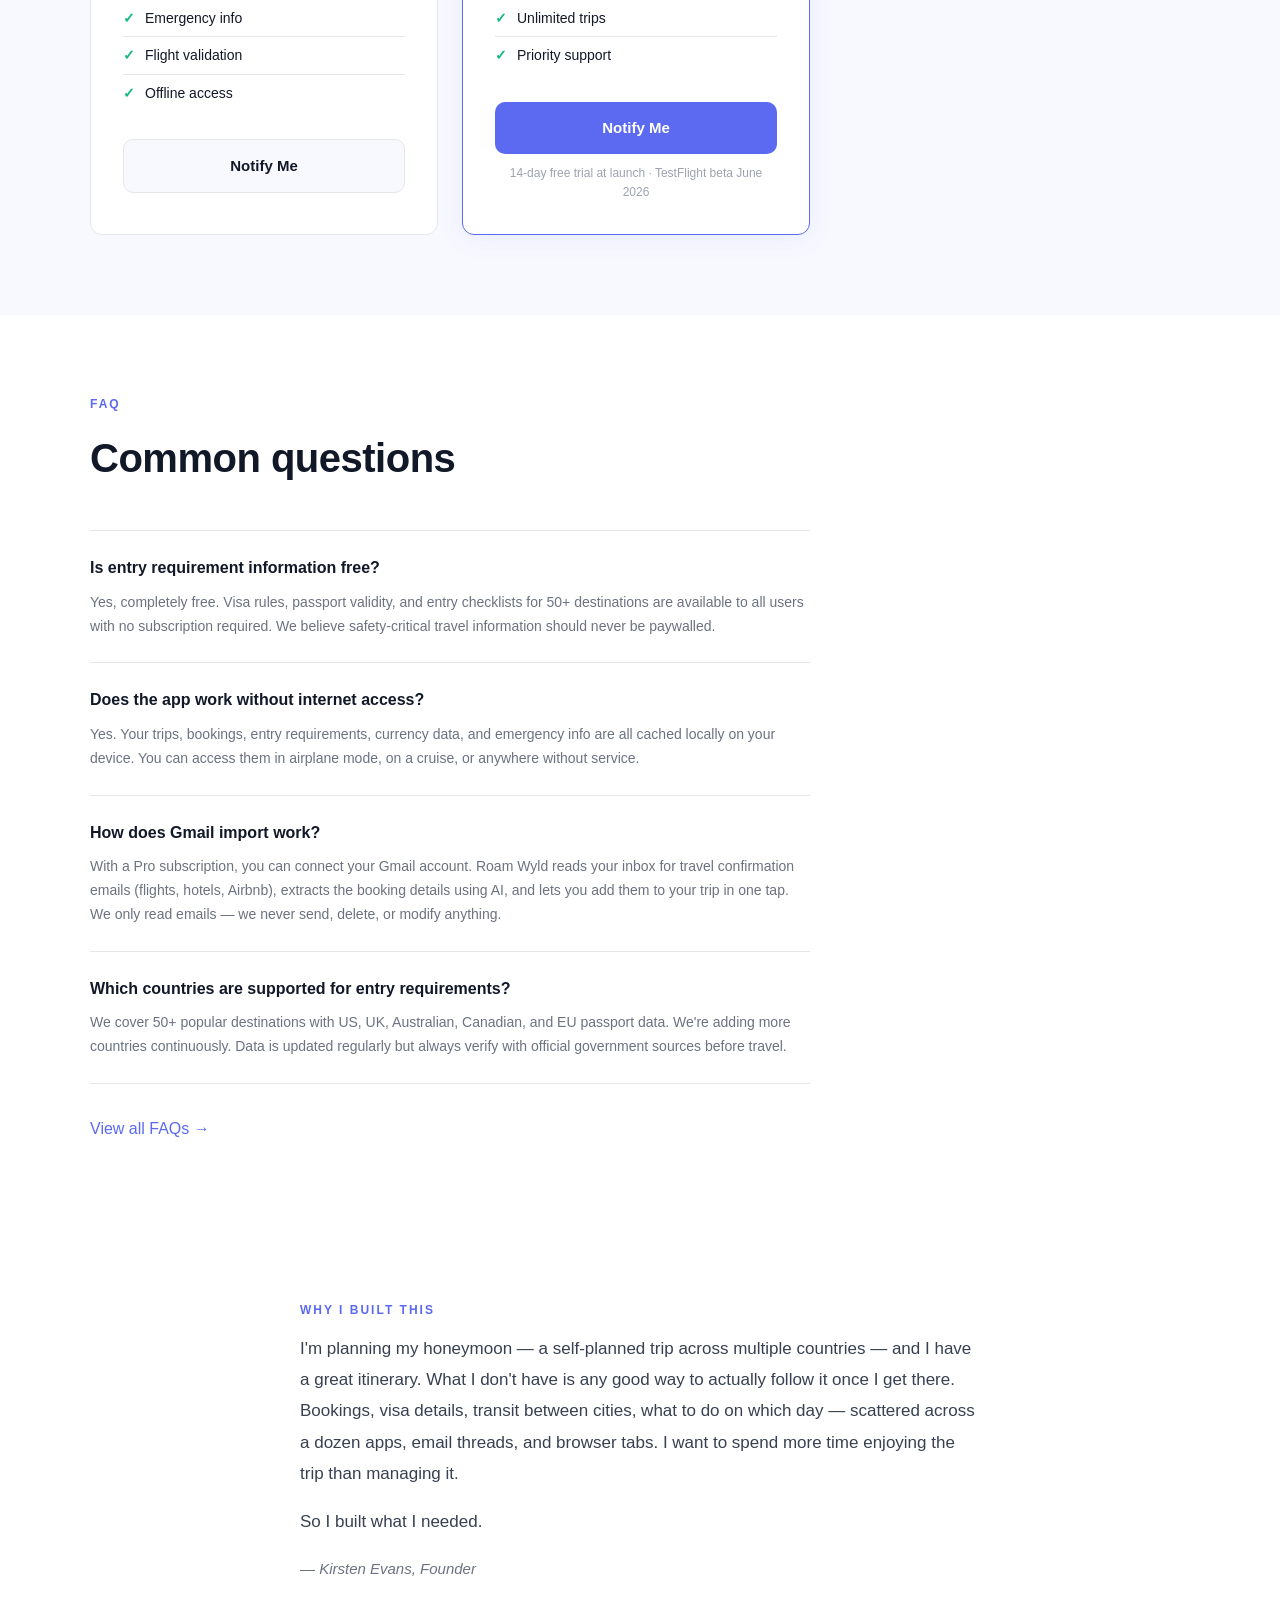
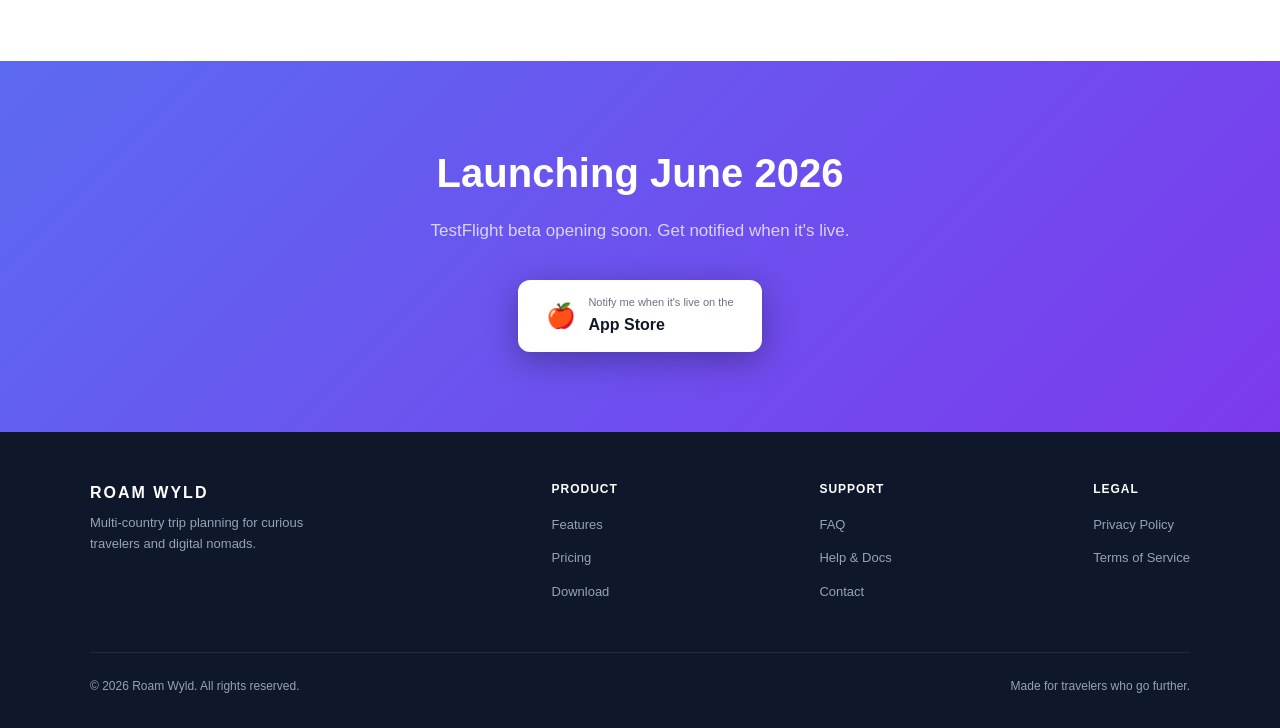
==== commit 7b2063c1: "feat: add founder section with honeymoon origin story" ====
--- a/index.html
+++ b/index.html
@@ -10,8 +10,16 @@
   <meta property="og:type" content="website" />
   <meta property="og:url" content="https://roamwyld.app" />
   <link rel="stylesheet" href="style.css" />
+  <script>
+    !function(t,e){var o,n,p,r;e.__SV||(window.posthog=e,e._i=[],e.init=function(i,s,a){function g(t,e){var o=e.split(".");2==o.length&&(t=t[o[0]],e=o[1]);t[e]=function(){t.push([e].concat(Array.prototype.slice.call(arguments,0)))}}(p=t.createElement("script")).type="text/javascript",p.crossOrigin="anonymous",p.async=!0,p.src=s.api_host.replace(".i.posthog.com","-assets.i.posthog.com")+"/static/array.js",(r=t.getElementsByTagName("script")[0]).parentNode.insertBefore(p,r);var u=e;for(void 0!==a?u=e[a]=[]:a="posthog",u.people=u.people||[],u.toString=function(t){var e="posthog";return"posthog"!==a&&(e+="."+a),t||(e+=" (stub)"),e},u.people.toString=function(){return u.toString(1)+" (stub)"},o="capture identify alias people.set people.set_once set_config register register_once unregister opt_out_capturing has_opted_out_capturing opt_in_capturing reset isFeatureEnabled onFeatureFlags getFeatureFlag getFeatureFlagPayload reloadFeatureFlags group updateEarlyAccessFeatureEnrollment getEarlyAccessFeatures getActiveMatchingSurveys getSurveys onSessionId setPersonPropertiesForFlags".split(" "),n=0;n<o.length;n++)g(u,o[n]);e._i.push([i,s,a])},e.__SV=1)}(document,window.posthog||(window.posthog=[]));
+    posthog.init('phc_uDBUoRnf2v2D2bRngUqBGKkCqaQuQaiWokRHupjGr9HW', {api_host: 'https://us.i.posthog.com', person_profiles: 'identified_only'})
+  </script>
 </head>
 <body>
+
+<div style="background:#1a2e1a;color:#e8f5e8;text-align:center;padding:10px 16px;font-size:14px;font-weight:500;letter-spacing:0.01em;">
+  Coming soon to the App Store — <strong>TestFlight beta launching June 2026</strong>
+</div>
 
 <nav>
   <div class="nav-inner">
@@ -21,25 +29,25 @@
       <a href="#pricing" class="nav-link-hide">Pricing</a>
       <a href="faq.html" class="nav-link-hide">FAQ</a>
       <a href="support.html" class="nav-link-hide">Support</a>
-      <a href="#download" class="nav-cta">Download</a>
+      <span class="nav-cta" style="opacity:0.5;cursor:default;">Coming Soon</span>
     </div>
   </div>
 </nav>
 
 <!-- HERO -->
 <section class="hero">
-  <div class="hero-badge">iOS App · Free Download</div>
+  <div class="hero-badge">iOS App · Coming June 2026</div>
   <h1>Your adventure,<br><span>organized.</span></h1>
   <p>Plan multi-country trips with AI-powered transit directions, visa requirements, and seamless booking management — all available offline.</p>
   <div class="hero-actions">
-    <a href="#download" class="btn-appstore" id="download">
+    <a href="mailto:support@roamwyld.app?subject=Notify me when Roam Wyld launches" class="btn-appstore" id="download">
       <span class="btn-appstore-icon">🍎</span>
       <span class="btn-appstore-text">
-        <span class="btn-appstore-sub">Download on the</span>
+        <span class="btn-appstore-sub">Notify me when it's live on the</span>
         App Store
       </span>
     </a>
-    <span class="hero-meta">Free to download · Pro from $4.99/mo · 7-day trial</span>
+    <span class="hero-meta">TestFlight beta launching June 2026 · Pro from $4.99/mo · 14-day trial</span>
   </div>
   <div class="hero-screenshot">
     <span class="hero-screenshot-placeholder">App screenshots coming soon</span>
@@ -138,7 +146,7 @@
           <li><span class="check">✓</span> Flight validation</li>
           <li><span class="check">✓</span> Offline access</li>
         </ul>
-        <a href="#download" class="pricing-btn pricing-btn-secondary">Download Free</a>
+        <a href="mailto:support@roamwyld.app?subject=Notify me when Roam Wyld launches" class="pricing-btn pricing-btn-secondary">Notify Me</a>
       </div>
       <div class="pricing-card featured">
         <div class="pricing-badge">Most Popular</div>
@@ -152,8 +160,8 @@
           <li><span class="check">✓</span> Unlimited trips</li>
           <li><span class="check">✓</span> Priority support</li>
         </ul>
-        <a href="#download" class="pricing-btn pricing-btn-primary">Start Free Trial</a>
-        <p class="pricing-trial">7-day free trial · Cancel anytime in Apple ID settings</p>
+        <a href="mailto:support@roamwyld.app?subject=Notify me when Roam Wyld launches" class="pricing-btn pricing-btn-primary">Notify Me</a>
+        <p class="pricing-trial">14-day free trial at launch · TestFlight beta June 2026</p>
       </div>
     </div>
   </div>
@@ -187,13 +195,27 @@
 </section>
 
 <!-- CTA -->
+<!-- FOUNDER -->
+<section>
+  <div class="section-inner" style="max-width:680px;">
+    <p class="section-label">Why I built this</p>
+    <p style="font-size:17px;line-height:1.85;color:#374151;margin-bottom:16px;">
+      I'm planning my honeymoon — a self-planned trip across multiple countries — and I have a great itinerary. What I don't have is any good way to actually follow it once I get there. Bookings, visa details, transit between cities, what to do on which day — scattered across a dozen apps, email threads, and browser tabs. I want to spend more time enjoying the trip than managing it.
+    </p>
+    <p style="font-size:17px;line-height:1.85;color:#374151;margin-bottom:20px;">
+      So I built what I needed.
+    </p>
+    <p style="font-size:15px;color:#6B7280;font-style:italic;">— Kirsten Evans, Founder</p>
+  </div>
+</section>
+
 <div class="cta-band">
-  <h2>Ready to roam?</h2>
-  <p>Download free on the App Store. No account required to get started.</p>
-  <a href="#download" class="btn-appstore" style="display:inline-flex;">
+  <h2>Launching June 2026</h2>
+  <p>TestFlight beta opening soon. Get notified when it's live.</p>
+  <a href="mailto:support@roamwyld.app?subject=Notify me when Roam Wyld launches" class="btn-appstore" style="display:inline-flex;">
     <span class="btn-appstore-icon">🍎</span>
     <span class="btn-appstore-text">
-      <span class="btn-appstore-sub">Download on the</span>
+      <span class="btn-appstore-sub">Notify me when it's live on the</span>
       App Store
     </span>
   </a>
